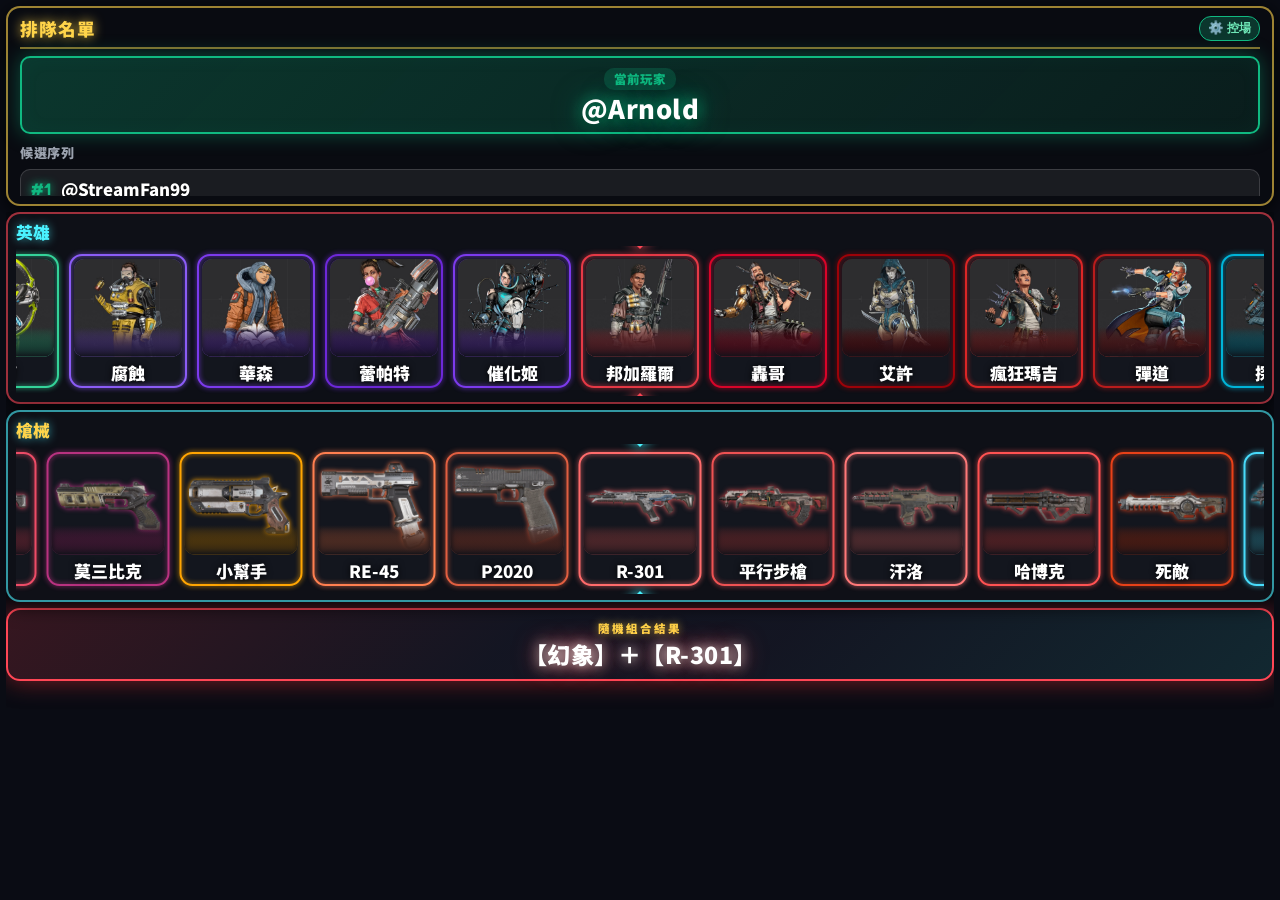
==== preview.html @ 01591eb9 "Layout: redesign overlay to vertical column (queue top, hero, weapon, result stacked)" ====
<!DOCTYPE html>
<html lang="zh-TW">
<head>
<meta charset="UTF-8">
<meta name="viewport" content="width=device-width, initial-scale=1.0">
<title>Overlay Preview</title>
<link rel="stylesheet" href="css/style.css?v=1.0.4">
<style>
/* Simulate the transparent background with a game-like dark bg for preview */
body { background: #0a0c14 !important; }
</style>
</head>
<body>
<canvas id="confettiCanvas"></canvas>
<div class="app-container">
  <header class="app-header"></header>
  <main class="main-content">
    <!-- Queue panel at top -->
    <aside class="overlay-queue-panel">
      <div class="overlay-queue-header-bar">
        <span class="overlay-queue-title">排隊名單</span>
        <button class="gear-toggle-btn">⚙️ 控場</button>
      </div>
      <div class="overlay-active-card">
        <div class="active-badge-tag">當前玩家</div>
        <div class="overlay-active-name">@Arnold</div>
      </div>
      <div class="overlay-waitlist-header">候選序列</div>
      <div class="overlay-waitlist-list">
        <div class="overlay-wait-row">
          <span class="num">#1</span>
          <span class="name">@StreamFan99</span>
        </div>
        <div class="overlay-wait-row">
          <span class="num">#2</span>
          <span class="name">@ProGamer</span>
        </div>
        <div class="overlay-wait-row">
          <span class="num">#3</span>
          <span class="name">@TwitchVIP</span>
        </div>
      </div>
    </aside>

    <!-- Wheels section: hero + weapon stacked vertically -->
    <section class="wheels-section">
      <div class="wheels-container">
        <div class="hero-reel-card">
          <div class="wheel-title">英雄</div>
          <div class="hero-reel-wrapper">
            <canvas id="heroReelCanvas"></canvas>
          </div>
        </div>
        <div class="hero-reel-card" style="border-color: rgba(74,242,255,0.6);">
          <div class="wheel-title" style="color: var(--accent-gold);">槍械</div>
          <div class="hero-reel-wrapper">
            <canvas id="weaponReelCanvas"></canvas>
          </div>
        </div>
      </div>

      <!-- Result banner -->
      <div id="resultBanner" class="result-banner active">
        <div class="result-title">隨機組合結果</div>
        <div id="resultCombination" class="result-combination">【幻象】＋【R-301】</div>
      </div>
    </section>
  </main>
</div>

<script src="js/apex_data.js?v=1.0.4"></script>
<script src="js/audio.js?v=1.0.4"></script>
<script src="js/wheel.js?v=1.0.4"></script>
<script src="js/hero_reel.js?v=1.0.4"></script>
<script src="js/weapon_reel.js?v=1.0.4"></script>
<script>
window.addEventListener('DOMContentLoaded', () => {
  const hc = document.getElementById('heroReelCanvas');
  const wc = document.getElementById('weaponReelCanvas');
  if (hc && typeof HeroReel !== 'undefined') {
    new HeroReel(hc, { items: [...APEX_DATA.legends], duration: 3000 });
  }
  if (wc && typeof WeaponReel !== 'undefined') {
    new WeaponReel(wc, { items: [...APEX_DATA.weapons], duration: 3000 });
  }
});
</script>
</body>
</html>
---- css/style.css ----
/* ==========================================================================
   Apex Legends OBS Visual Roulette Style Sheet
   Includes Horizontal Hero Character Carousel & Weapon Wheel
   Compact Layout matching User Hand-Drawn Sketch & 800x600 Viewport
   ========================================================================== */

@import url('https://fonts.googleapis.com/css2?family=Orbitron:wght@600;800;900&family=Noto+Sans+TC:wght@500;700;900&display=swap');

:root {
  --apex-red: #ff4655;
  --apex-red-hover: #fa233b;
  --apex-dark: #0f1015;
  --apex-panel: rgba(22, 25, 35, 0.9);
  --apex-card: rgba(30, 34, 48, 0.8);
  --apex-border: rgba(255, 70, 85, 0.3);
  --text-main: #ffffff;
  --text-sub: #9ca3af;
  --accent-cyan: #4af2ff;
  --accent-gold: #ffd44a;
  --radius-lg: 14px;
  --radius-md: 10px;
  --shadow-glow: 0 0 20px rgba(255, 70, 85, 0.4);
}

* {
  box-sizing: border-box;
  margin: 0;
  padding: 0;
  user-select: none;
}

body {
  font-family: 'Noto Sans TC', 'Orbitron', system-ui, sans-serif;
  background-color: transparent;
  color: var(--text-main);
  min-height: 100vh;
  overflow: hidden;
}

/* ==========================================================================
   DEFAULT LAYOUT: Vertical Sidebar Overlay
   All components stacked top-to-bottom in one column:
   1. Queue Panel (top)
   2. Hero Result Card
   3. Weapon Result Card
   4. Result Banner (after spin)
   ========================================================================== */

.app-container {
  display: flex;
  flex-direction: column;
  height: 100vh;
  overflow: hidden;
  background: transparent;
}

/* Hide Top Header, Spin Action Buttons, and Sidebar Tabs BY DEFAULT */
.app-header,
.spin-action-bar,
.sidebar-panel {
  display: none !important;
}

/* Result Banner: HIDDEN until spin completes */
.result-banner {
  display: none;
}

/* VERTICAL COLUMN: main content stacks top-to-bottom */
.main-content {
  display: flex;
  flex-direction: column;
  flex: 1;
  gap: 6px;
  padding: 6px;
  width: 100%;
  height: 100vh;
  overflow: hidden;
  background: transparent;
}

/* Queue panel: horizontal compact bar at top */
.overlay-queue-panel {
  display: flex !important;
  width: 100% !important;
  height: auto !important;
  min-height: auto !important;
  max-height: 200px;
  background: rgba(10, 12, 18, 0.96);
  border: 2px solid rgba(255, 212, 74, 0.6);
  border-radius: var(--radius-lg);
  padding: 8px 12px;
  gap: 7px;
  box-shadow: 0 4px 20px rgba(0, 0, 0, 0.9);
  flex-direction: column;
  flex-shrink: 0;
}

/* Wheels section: takes remaining space, stacks vertically */
.wheels-section {
  flex: 1;
  display: flex;
  flex-direction: column;
  align-items: stretch;
  gap: 6px;
  height: auto;
  overflow-y: auto;
  min-height: 0;
}

.wheels-section::-webkit-scrollbar {
  width: 3px;
}
.wheels-section::-webkit-scrollbar-thumb {
  background: var(--apex-red);
  border-radius: 2px;
}

.wheels-container {
  display: flex;
  flex-direction: column;
  align-items: stretch;
  gap: 6px;
  width: 100%;
}

/* Each reel card - full width vertical block */
.hero-reel-card {
  width: 100%;
  background: rgba(15, 17, 24, 0.94);
  border: 2px solid rgba(255, 70, 85, 0.6);
  border-radius: var(--radius-lg);
  padding: 6px 8px;
  display: flex;
  flex-direction: column;
  align-items: center;
  justify-content: center;
  backdrop-filter: blur(10px);
  box-shadow: 0 4px 20px rgba(0, 0, 0, 0.8);
  flex-shrink: 0;
}

/* Reel canvas wrapper - auto height based on content */
.hero-reel-wrapper {
  position: relative;
  width: 100%;
  height: 150px;
  overflow: hidden;
  display: flex;
  align-items: center;
  justify-content: center;
}

.wheel-title {
  font-family: 'Orbitron', 'Noto Sans TC', sans-serif;
  font-size: 1.05rem;
  font-weight: 900;
  color: var(--accent-cyan);
  margin-bottom: 2px;
  display: flex;
  align-items: center;
  gap: 6px;
  text-shadow: 0 0 10px rgba(74, 242, 255, 0.6);
  align-self: flex-start;
}

/* ==========================================================================
   OVERLAY QUEUE PANEL - Designed for stream readability at corner scale
   ========================================================================== */

.overlay-queue-header-bar {
  display: flex;
  justify-content: space-between;
  align-items: center;
  border-bottom: 2px solid rgba(255, 212, 74, 0.5);
  padding-bottom: 6px;
  flex-shrink: 0;
}

.overlay-queue-title {
  font-family: 'Orbitron', 'Noto Sans TC', sans-serif;
  font-size: 1.1rem;
  font-weight: 900;
  color: var(--accent-gold);
  letter-spacing: 1px;
  text-shadow: 0 0 12px rgba(255, 212, 74, 0.8);
}

.gear-toggle-btn {
  background: rgba(16, 185, 129, 0.25);
  border: 1px solid #10B981;
  color: #6EE7B7;
  font-size: 0.78rem;
  font-weight: 900;
  padding: 3px 8px;
  border-radius: 12px;
  cursor: pointer;
  transition: all 0.2s ease;
}

.gear-toggle-btn:hover {
  background: #10B981;
  color: #000;
}

/* Current Player Box - BIG and visible */
.overlay-active-card {
  background: linear-gradient(135deg, rgba(16, 185, 129, 0.25) 0%, rgba(16, 185, 129, 0.1) 100%);
  border: 2.5px solid #10B981;
  border-radius: var(--radius-md);
  padding: 10px 12px;
  display: flex;
  flex-direction: column;
  align-items: center;
  gap: 4px;
  text-align: center;
  flex-shrink: 0;
  box-shadow: 0 0 20px rgba(16, 185, 129, 0.4), inset 0 0 20px rgba(16, 185, 129, 0.05);
}

.active-badge-tag {
  font-size: 0.78rem;
  font-weight: 900;
  color: #10B981;
  background: rgba(16, 185, 129, 0.2);
  padding: 2px 10px;
  border-radius: 10px;
  letter-spacing: 1px;
  text-transform: uppercase;
}

/* Current player name - LARGE and readable at stream scale */
.overlay-active-name {
  font-size: 1.6rem;
  font-weight: 900;
  color: #ffffff;
  text-shadow: 0 0 15px #10B981, 0 0 30px rgba(16,185,129,0.5), 0 2px 6px rgba(0,0,0,0.95);
  word-break: break-all;
  line-height: 1.1;
  letter-spacing: 0.5px;
}

.overlay-waitlist-header {
  font-size: 0.82rem;
  font-weight: 900;
  color: var(--text-sub);
  margin-top: 2px;
  flex-shrink: 0;
  text-transform: uppercase;
  letter-spacing: 0.5px;
}

.overlay-waitlist-list {
  display: flex;
  flex-direction: column;
  gap: 5px;
  overflow-y: auto;
  flex: 1;
}

.overlay-waitlist-list::-webkit-scrollbar {
  width: 3px;
}
.overlay-waitlist-list::-webkit-scrollbar-thumb {
  background: #10B981;
  border-radius: 2px;
}

/* Waitlist rows - readable name size */
.overlay-wait-row {
  display: flex;
  align-items: center;
  gap: 8px;
  background: rgba(255, 255, 255, 0.07);
  border: 1px solid rgba(255, 255, 255, 0.15);
  padding: 7px 10px;
  border-radius: var(--radius-md);
  font-size: 1.05rem;
  color: #ffffff;
  flex-shrink: 0;
  font-weight: 900;
}

.overlay-wait-row .num {
  font-family: 'Orbitron', sans-serif;
  font-weight: 900;
  font-size: 1rem;
  color: #10B981;
  min-width: 22px;
  text-shadow: 0 0 8px #10B981;
}

.overlay-wait-row .name {
  font-weight: 900;
  overflow: hidden;
  text-overflow: ellipsis;
  white-space: nowrap;
  text-shadow: 0 2px 4px rgba(0,0,0,0.95);
  font-size: 1.05rem;
}

.overlay-wait-row.empty {
  color: var(--text-sub);
  font-size: 0.88rem;
  justify-content: center;
  border-style: dashed;
}


/* ==========================================================================
   STREAMER CONTROL DOCK MODE (`body.dock-mode` or `?mode=dock`)
   Only activated in OBS Custom Dock (停駐視窗) for streamer control
   ========================================================================== */

body.dock-mode {
  background-color: var(--apex-dark) !important;
  background-image: 
    radial-gradient(circle at 15% 20%, rgba(255, 70, 85, 0.12) 0%, transparent 40%),
    radial-gradient(circle at 85% 80%, rgba(74, 242, 255, 0.08) 0%, transparent 40%) !important;
  overflow-y: auto !important;
}

body.dock-mode .app-container {
  height: auto !important;
  min-height: 100vh;
  overflow-y: auto !important;
}

body.dock-mode .app-header {
  display: flex !important;
}

body.dock-mode .spin-action-bar {
  display: flex !important;
}

body.dock-mode .sidebar-panel {
  display: flex !important;
  width: 100% !important;
  max-width: 100% !important;
  min-width: 280px;
}

body.dock-mode .overlay-queue-panel {
  display: none !important;
}

body.dock-mode .hero-reel-wrapper {
  height: 145px !important;
}

body.dock-mode .main-content {
  display: flex !important;
  flex-direction: column !important;
  height: auto !important;
  min-height: calc(100vh - 44px) !important;
  overflow-y: auto !important;
  padding: 10px !important;
  gap: 12px !important;
}

body.dock-mode .wheels-section {
  width: 100% !important;
  height: auto !important;
  overflow: visible !important;
}

/* App Header */
.app-header {
  display: flex;
  justify-content: space-between;
  align-items: center;
  padding: 6px 14px;
  background: var(--apex-panel);
  backdrop-filter: blur(12px);
  border-bottom: 1px solid var(--apex-border);
  box-shadow: 0 2px 10px rgba(0, 0, 0, 0.5);
}

.brand-logo {
  display: flex;
  align-items: center;
  gap: 8px;
}

.brand-logo .apex-icon {
  width: 22px;
  height: 22px;
  background: var(--apex-red);
  clip-path: polygon(50% 0%, 100% 100%, 0% 100%);
}

.brand-logo h1 {
  font-family: 'Orbitron', 'Noto Sans TC', sans-serif;
  font-size: 1.1rem;
  font-weight: 900;
  letter-spacing: 1px;
  background: linear-gradient(135deg, #ffffff 0%, var(--apex-red) 100%);
  -webkit-background-clip: text;
  -webkit-text-fill-color: transparent;
}

.header-controls {
  display: flex;
  gap: 8px;
}

/* Buttons */
.btn {
  background: var(--apex-card);
  color: var(--text-main);
  border: 1px solid var(--apex-border);
  padding: 6px 12px;
  font-size: 0.82rem;
  font-weight: 700;
  border-radius: var(--radius-md);
  cursor: pointer;
  display: inline-flex;
  align-items: center;
  gap: 6px;
  transition: all 0.2s ease;
}

.btn:hover {
  background: rgba(255, 70, 85, 0.2);
  border-color: var(--apex-red);
  transform: translateY(-1px);
  box-shadow: 0 4px 12px rgba(255, 70, 85, 0.3);
}

.btn-primary {
  background: var(--apex-red);
  border-color: var(--apex-red);
  color: #ffffff;
  font-size: 0.95rem;
  padding: 8px 20px;
  letter-spacing: 1px;
}

.btn-primary:hover {
  background: var(--apex-red-hover);
  box-shadow: var(--shadow-glow);
}

.btn-large-spin {
  font-family: 'Orbitron', 'Noto Sans TC', sans-serif;
  font-size: 1.15rem;
  font-weight: 900;
  padding: 10px 32px;
  border-radius: 30px;
  background: linear-gradient(135deg, #ff4655 0%, #ff1e38 100%);
  box-shadow: 0 0 20px rgba(255, 70, 85, 0.5);
  animation: pulse-glow 2s infinite alternate;
}

@keyframes pulse-glow {
  0% { box-shadow: 0 0 15px rgba(255, 70, 85, 0.4); }
  100% { box-shadow: 0 0 30px rgba(255, 70, 85, 0.8), 0 0 8px #ffffff; }
}

/* Streamer Queue Control Card (Dock Mode) */
.queue-control-card {
  width: 100%;
  background: rgba(16, 185, 129, 0.08);
  border: 1.5px solid #10B981;
  border-radius: var(--radius-lg);
  padding: 10px 12px;
  display: flex;
  flex-direction: column;
  gap: 8px;
  box-shadow: 0 0 15px rgba(16, 185, 129, 0.2);
}

.queue-header {
  display: flex;
  justify-content: space-between;
  align-items: center;
}

.queue-title {
  font-family: 'Orbitron', 'Noto Sans TC', sans-serif;
  font-size: 0.9rem;
  font-weight: 900;
  color: #10B981;
}

.queue-badge {
  background: #10B981;
  color: #000;
  font-weight: 900;
  font-size: 0.75rem;
  padding: 2px 8px;
  border-radius: 10px;
}

.queue-active-player {
  background: rgba(0, 0, 0, 0.4);
  border: 1px solid rgba(16, 185, 129, 0.3);
  padding: 8px 10px;
  border-radius: var(--radius-md);
  display: flex;
  align-items: center;
  gap: 8px;
}

.active-label {
  font-size: 0.8rem;
  color: var(--text-sub);
}

.active-name {
  font-size: 0.98rem;
  font-weight: 900;
  color: #ffffff;
  text-shadow: 0 0 8px #10B981;
}

.queue-actions {
  display: flex;
  gap: 6px;
}

.queue-waitlist {
  display: flex;
  flex-wrap: wrap;
  gap: 4px;
  font-size: 0.75rem;
}

.queue-wait-item {
  background: rgba(255, 255, 255, 0.08);
  border: 1px solid rgba(255, 255, 255, 0.15);
  padding: 2px 8px;
  border-radius: 10px;
  color: var(--text-sub);
}

/* Spin Controls Action Bar */
.spin-action-bar {
  display: flex;
  flex-direction: column;
  align-items: center;
  gap: 6px;
  margin-top: 2px;
}

.spin-buttons-group {
  display: flex;
  gap: 8px;
}

/* ==========================================================================
   RESULT BANNER - Prominent display after spin completes
   Visible in BOTH overlay mode and dock mode
   ========================================================================== */
.result-banner {
  width: 100%;
  background: linear-gradient(135deg,
    rgba(255, 70, 85, 0.18) 0%,
    rgba(20, 22, 35, 0.95) 40%,
    rgba(20, 22, 35, 0.95) 60%,
    rgba(74, 242, 255, 0.12) 100%);
  border: 2px solid var(--apex-red);
  border-radius: var(--radius-lg);
  padding: 10px 14px;
  text-align: center;
  box-shadow: 0 0 25px rgba(255, 70, 85, 0.5), 0 4px 20px rgba(0,0,0,0.8);
  display: none;
  animation: result-slide-in 0.45s cubic-bezier(0.34, 1.56, 0.64, 1);
}

.result-banner.active {
  display: block;
}

@keyframes result-slide-in {
  from { opacity: 0; transform: translateY(14px) scale(0.97); }
  to { opacity: 1; transform: translateY(0) scale(1); }
}

.result-title {
  font-size: 0.72rem;
  color: var(--accent-gold);
  letter-spacing: 2px;
  text-transform: uppercase;
  margin-bottom: 4px;
  font-weight: 900;
  text-shadow: 0 0 8px rgba(255, 212, 74, 0.6);
}

/* BIG readable result text - visible at stream corner scale */
.result-combination {
  font-family: 'Noto Sans TC', 'Orbitron', sans-serif;
  font-size: 1.45rem;
  font-weight: 900;
  color: #ffffff;
  text-shadow:
    0 0 12px rgba(255, 255, 255, 0.9),
    0 0 24px var(--apex-red),
    0 2px 8px rgba(0, 0, 0, 0.95);
  line-height: 1.25;
  letter-spacing: 0.5px;
  word-break: break-word;
}

/* Twitch Integration Badge, Toast, Debug Log & Notice Banner */
.twitch-status-badge {
  padding: 6px 10px;
  border-radius: var(--radius-md);
  font-weight: 700;
  font-size: 0.8rem;
  text-align: center;
  margin-bottom: 8px;
  transition: all 0.3s ease;
}

.twitch-status-badge.connected {
  background: rgba(16, 185, 129, 0.2);
  border: 1px solid #10B981;
  color: #10B981;
}

.twitch-status-badge.connecting {
  background: rgba(245, 158, 11, 0.2);
  border: 1px solid #F59E0B;
  color: #F59E0B;
}

.twitch-status-badge.disconnected {
  background: rgba(156, 163, 175, 0.15);
  border: 1px solid #9CA3AF;
  color: #9CA3AF;
}

.twitch-status-badge.error {
  background: rgba(239, 68, 68, 0.2);
  border: 1px solid #EF4444;
  color: #EF4444;
}

.save-toast-banner {
  margin-top: 6px;
  padding: 6px 10px;
  background: rgba(16, 185, 129, 0.2);
  border: 1px solid #10B981;
  color: #10B981;
  border-radius: var(--radius-md);
  font-size: 0.8rem;
  font-weight: 700;
  text-align: center;
  animation: result-slide-in 0.3s ease;
}

.twitch-log-box {
  margin-top: 4px;
  background: rgba(10, 12, 18, 0.9);
  border: 1px solid rgba(255, 255, 255, 0.1);
  border-radius: var(--radius-md);
  padding: 6px 8px;
  font-family: Consolas, monospace;
  font-size: 0.72rem;
  color: #a7f3d0;
  max-height: 100px;
  overflow-y: auto;
  line-height: 1.4;
}

.twitch-log-box .log-item {
  margin-bottom: 2px;
  word-break: break-all;
  border-bottom: 1px solid rgba(255, 255, 255, 0.04);
  padding-bottom: 2px;
}

.twitch-notice-banner {
  width: 100%;
  background: linear-gradient(90deg, rgba(145, 70, 255, 0.2) 0%, rgba(145, 70, 255, 0.4) 50%, rgba(145, 70, 255, 0.2) 100%);
  border: 1px solid #9146FF;
  border-radius: var(--radius-lg);
  padding: 6px 12px;
  text-align: center;
  color: #E0C3FF;
  font-weight: 700;
  font-size: 0.88rem;
  box-shadow: 0 0 15px rgba(145, 70, 255, 0.4);
  animation: twitch-pulse 2s infinite alternate;
}

@keyframes twitch-pulse {
  0% { box-shadow: 0 0 10px rgba(145, 70, 255, 0.3); }
  100% { box-shadow: 0 0 25px rgba(145, 70, 255, 0.8); }
}

/* Right Sidebar Editor & Controls (Dock Mode Only) */
.sidebar-panel {
  width: 290px;
  background: var(--apex-panel);
  border: 1px solid var(--apex-border);
  border-radius: var(--radius-lg);
  padding: 10px;
  display: flex;
  flex-direction: column;
  gap: 10px;
  height: 100%;
  overflow-y: auto;
}

.sidebar-panel::-webkit-scrollbar {
  width: 4px;
}
.sidebar-panel::-webkit-scrollbar-thumb {
  background: var(--apex-red);
  border-radius: 2px;
}

.tab-nav {
  display: flex;
  border-bottom: 1px solid rgba(255, 255, 255, 0.1);
}

.tab-btn {
  flex: 1;
  padding: 6px 2px;
  background: transparent;
  border: none;
  color: var(--text-sub);
  font-weight: 700;
  font-size: 0.8rem;
  cursor: pointer;
  border-bottom: 2px solid transparent;
  transition: all 0.2s;
  text-align: center;
}

.tab-btn.active {
  color: var(--apex-red);
  border-bottom-color: var(--apex-red);
}

.tab-content {
  display: none;
}

.tab-content.active {
  display: flex;
  flex-direction: column;
  gap: 10px;
}

/* Settings Form Controls */
.setting-group {
  display: flex;
  flex-direction: column;
  gap: 4px;
}

.setting-group label {
  font-size: 0.8rem;
  font-weight: 700;
  color: var(--text-sub);
}

.setting-group input[type="range"],
.setting-group select {
  background: var(--apex-card);
  border: 1px solid var(--apex-border);
  color: var(--text-main);
  padding: 6px 10px;
  border-radius: var(--radius-md);
  outline: none;
}

/* Item List Checkboxes */
.item-filter-tools {
  display: flex;
  gap: 6px;
  margin-bottom: 4px;
}

.item-list-container {
  display: flex;
  flex-direction: column;
  gap: 4px;
  max-height: 400px;
  overflow-y: auto;
  padding-right: 4px;
}

.item-checkbox-row {
  display: flex;
  align-items: center;
  justify-content: space-between;
  background: rgba(255, 255, 255, 0.04);
  padding: 6px 10px;
  border-radius: 6px;
  border-left: 3px solid var(--apex-red);
}

.item-checkbox-row label {
  display: flex;
  align-items: center;
  gap: 8px;
  cursor: pointer;
  font-size: 0.82rem;
  width: 100%;
}

.item-checkbox-row input[type="checkbox"] {
  accent-color: var(--apex-red);
  width: 14px;
  height: 14px;
}

/* Confetti Particle Canvas overlay */
#confettiCanvas {
  position: fixed;
  top: 0;
  left: 0;
  width: 100vw;
  height: 100vh;
  pointer-events: none;
  z-index: 9999;
}

/* OBS Setup Guide Modal */
.modal-overlay {
  position: fixed;
  top: 0;
  left: 0;
  width: 100vw;
  height: 100vh;
  background: rgba(0, 0, 0, 0.85);
  backdrop-filter: blur(8px);
  display: none;
  align-items: center;
  justify-content: center;
  z-index: 10000;
}

.modal-overlay.active {
  display: flex;
}

.modal-box {
  background: var(--apex-panel);
  border: 2px solid var(--apex-red);
  border-radius: var(--radius-lg);
  padding: 20px;
  max-width: 600px;
  width: 90%;
  box-shadow: 0 0 30px rgba(255, 70, 85, 0.4);
}

.modal-header {
  display: flex;
  justify-content: space-between;
  align-items: center;
  margin-bottom: 12px;
}

.modal-header h2 {
  color: var(--apex-red);
  font-family: 'Orbitron', sans-serif;
  font-size: 1.1rem;
}

.modal-body {
  line-height: 1.5;
  font-size: 0.85rem;
}

.modal-body code {
  background: rgba(255, 70, 85, 0.15);
  color: var(--accent-gold);
  padding: 2px 6px;
  border-radius: 4px;
}

.modal-body li {
  margin-bottom: 6px;
}
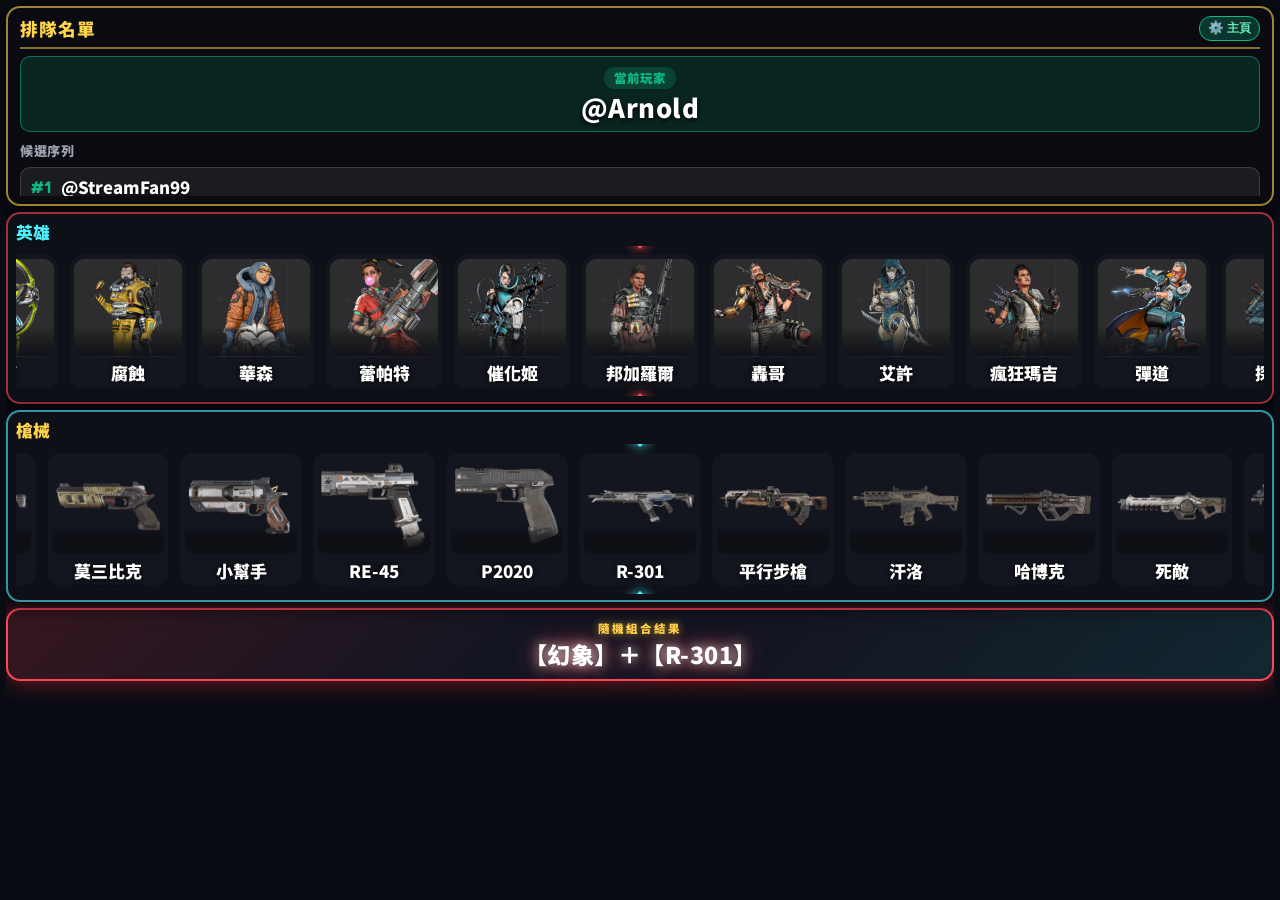
==== commit 9cc32b31: "UI: rename 控場 tab/button to 主頁" ====
--- a/preview.html
+++ b/preview.html
@@ -19,7 +19,7 @@
     <aside class="overlay-queue-panel">
       <div class="overlay-queue-header-bar">
         <span class="overlay-queue-title">排隊名單</span>
-        <button class="gear-toggle-btn">⚙️ 控場</button>
+        <button class="gear-toggle-btn">⚙️ 主頁</button>
       </div>
       <div class="overlay-active-card">
         <div class="active-badge-tag">當前玩家</div>
--- a/css/style.css
+++ b/css/style.css
@@ -160,7 +160,6 @@
   display: flex;
   align-items: center;
   gap: 6px;
-  text-shadow: 0 0 10px rgba(74, 242, 255, 0.6);
   align-self: flex-start;
 }
 
@@ -183,7 +182,6 @@
   font-weight: 900;
   color: var(--accent-gold);
   letter-spacing: 1px;
-  text-shadow: 0 0 12px rgba(255, 212, 74, 0.8);
 }
 
 .gear-toggle-btn {
@@ -205,8 +203,8 @@
 
 /* Current Player Box - BIG and visible */
 .overlay-active-card {
-  background: linear-gradient(135deg, rgba(16, 185, 129, 0.25) 0%, rgba(16, 185, 129, 0.1) 100%);
-  border: 2.5px solid #10B981;
+  background: rgba(16, 185, 129, 0.15);
+  border: 1.5px solid rgba(16, 185, 129, 0.5);
   border-radius: var(--radius-md);
   padding: 10px 12px;
   display: flex;
@@ -215,7 +213,6 @@
   gap: 4px;
   text-align: center;
   flex-shrink: 0;
-  box-shadow: 0 0 20px rgba(16, 185, 129, 0.4), inset 0 0 20px rgba(16, 185, 129, 0.05);
 }
 
 .active-badge-tag {
@@ -234,7 +231,7 @@
   font-size: 1.6rem;
   font-weight: 900;
   color: #ffffff;
-  text-shadow: 0 0 15px #10B981, 0 0 30px rgba(16,185,129,0.5), 0 2px 6px rgba(0,0,0,0.95);
+  text-shadow: 0 2px 4px rgba(0,0,0,0.95);
   word-break: break-all;
   line-height: 1.1;
   letter-spacing: 0.5px;
@@ -287,7 +284,6 @@
   font-size: 1rem;
   color: #10B981;
   min-width: 22px;
-  text-shadow: 0 0 8px #10B981;
 }
 
 .overlay-wait-row .name {
